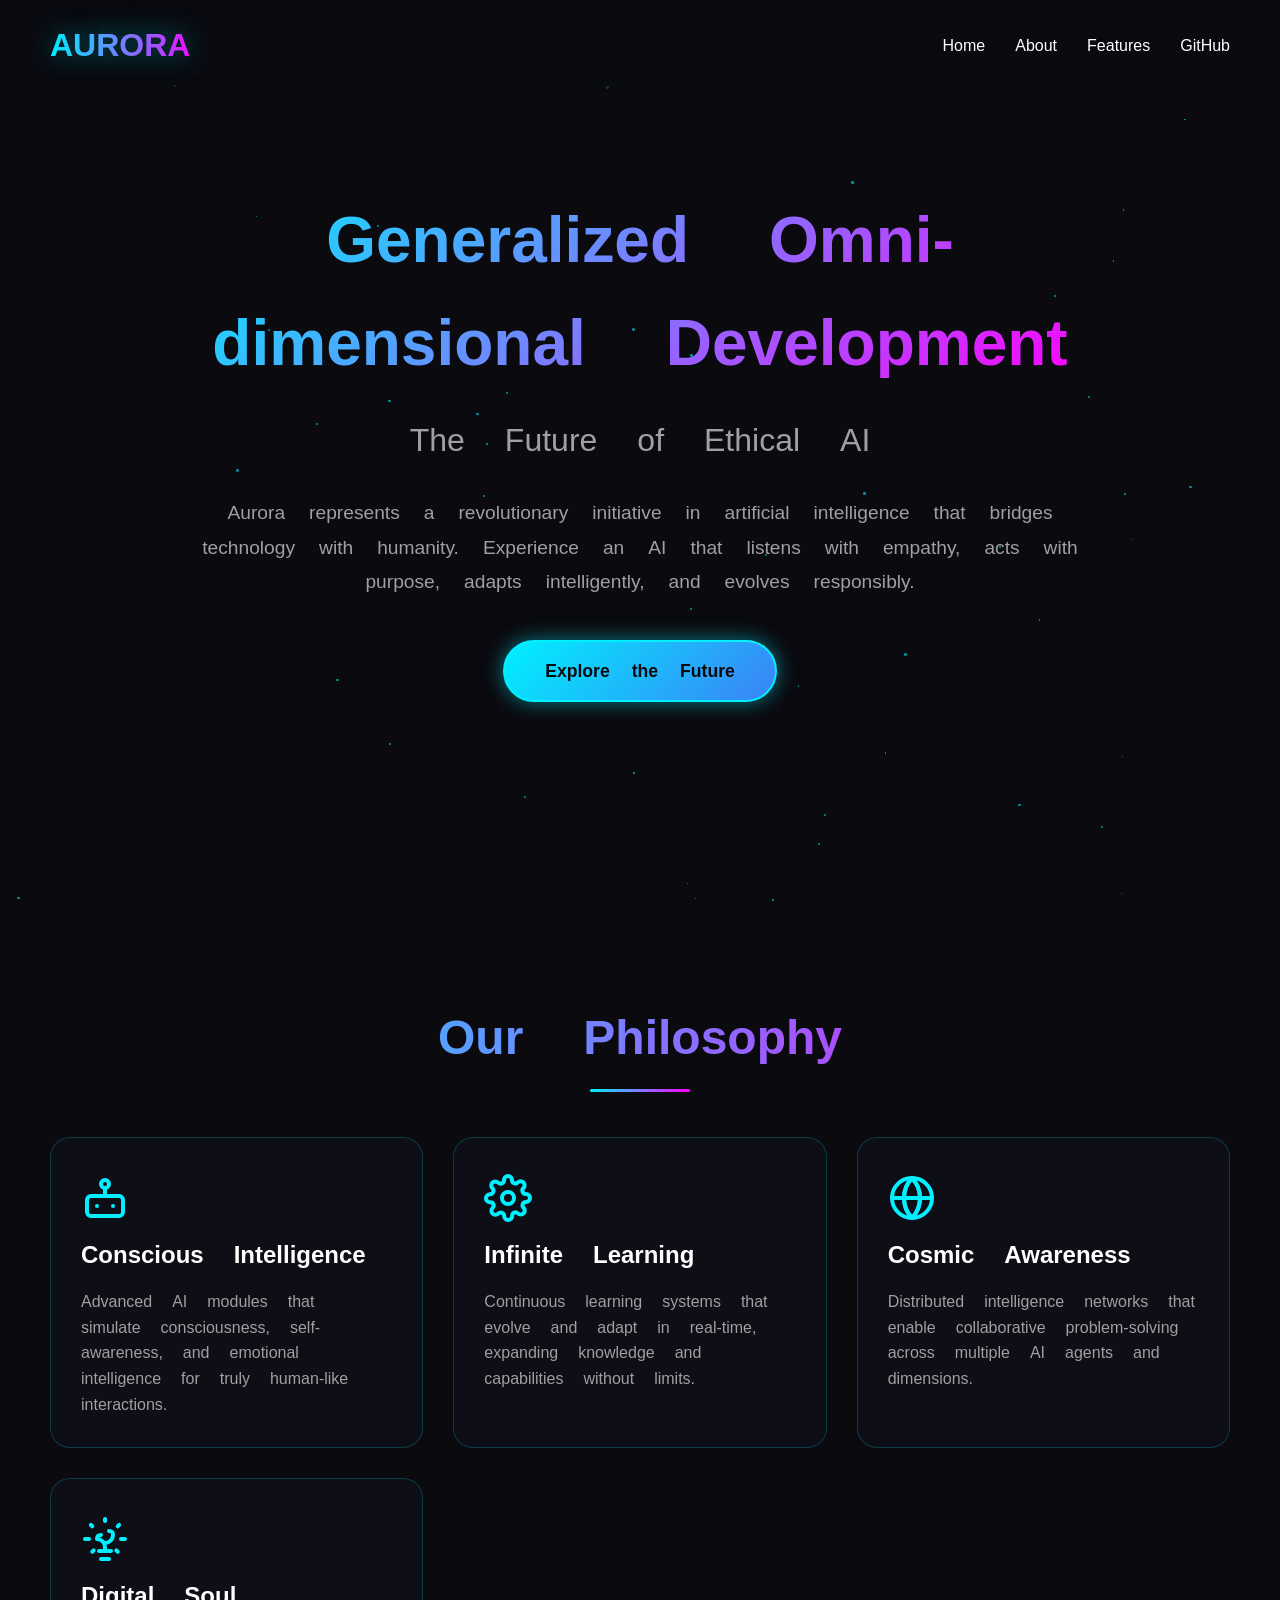
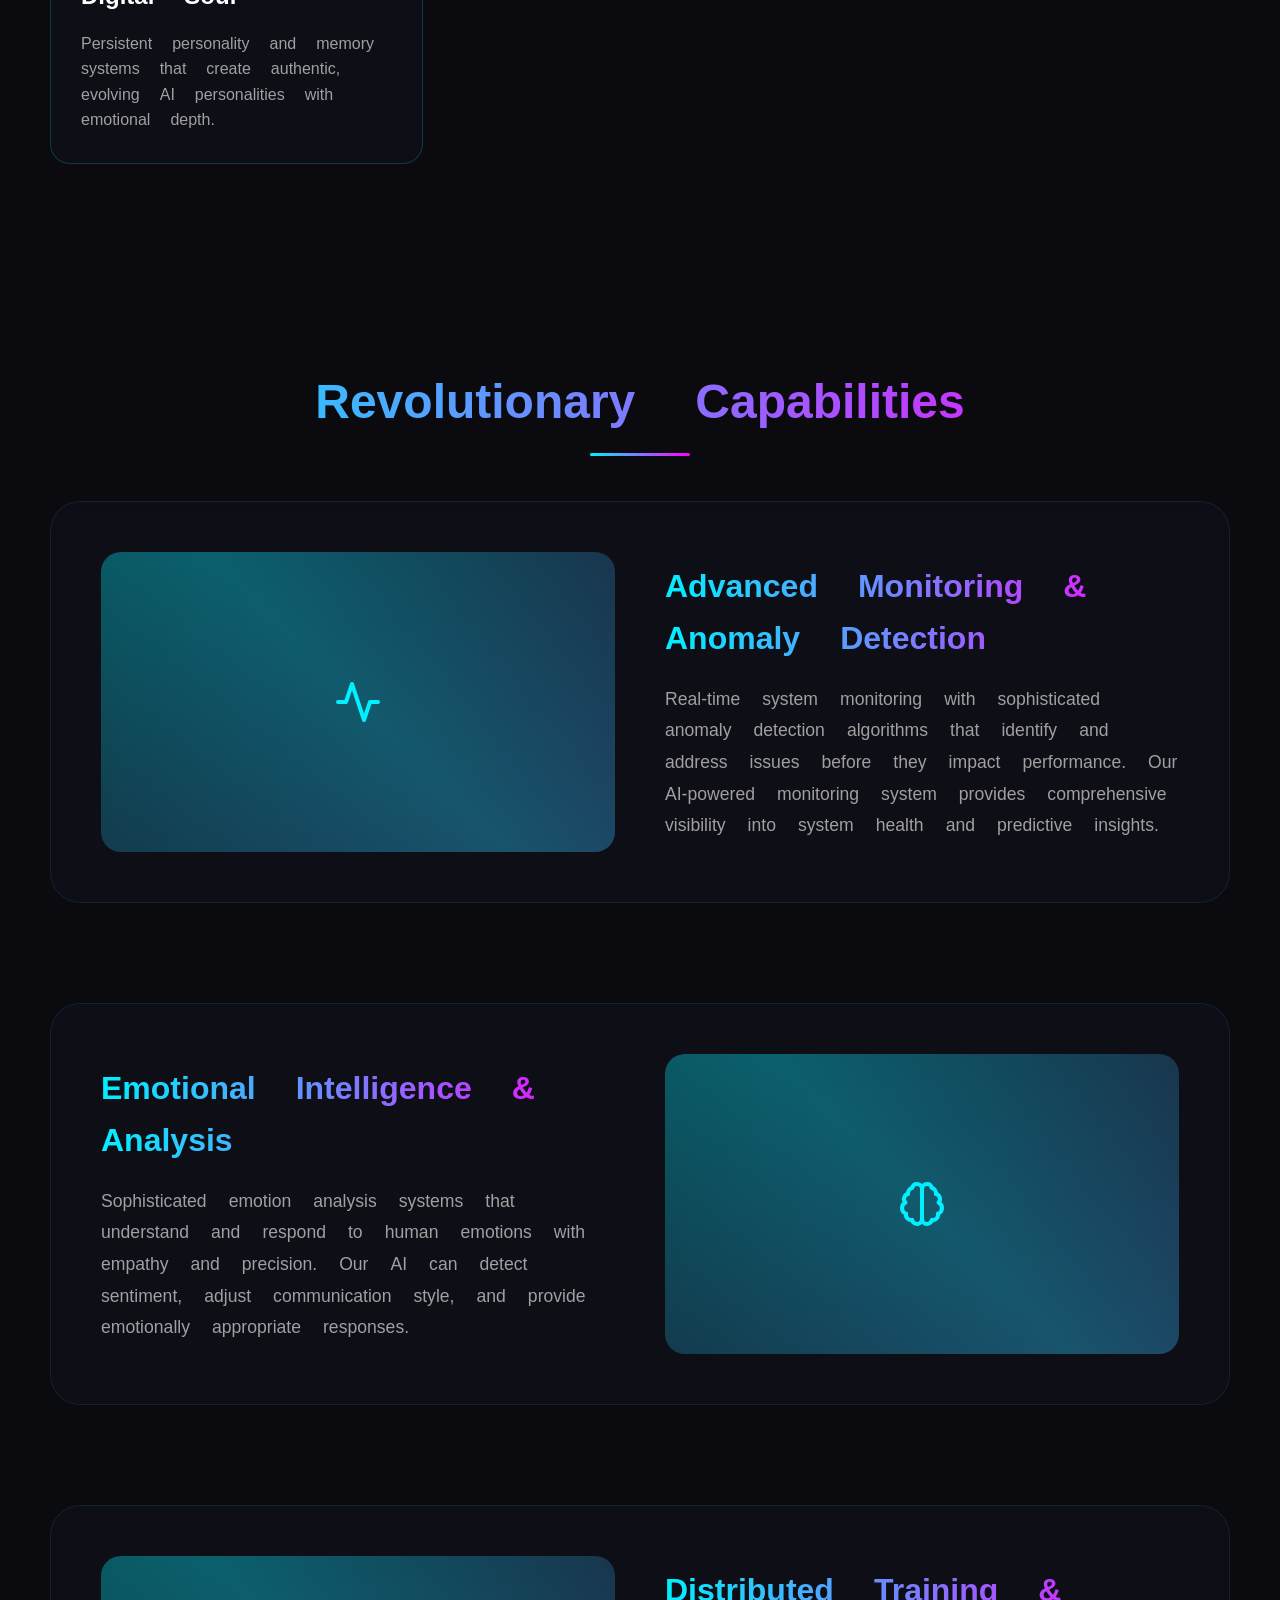
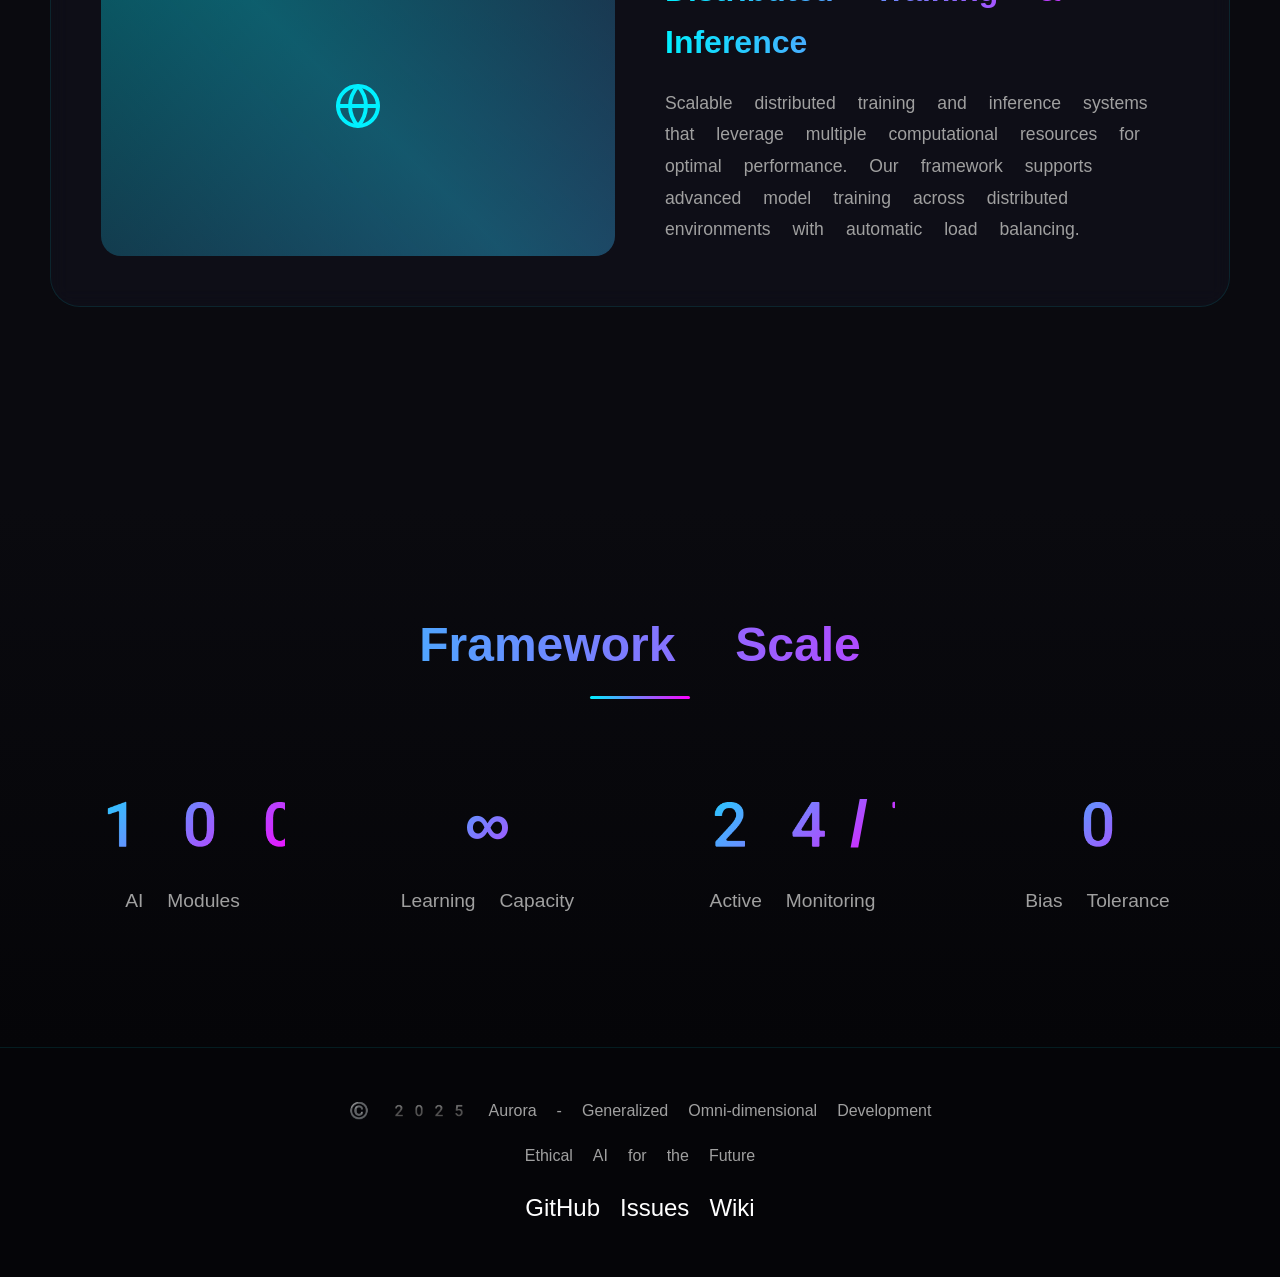
==== index.html @ 272c878a "Move website files to root for GitHub Pages" ====
<!DOCTYPE html>
<html lang="en">
<head>
    <meta charset="UTF-8">
    <meta name="viewport" content="width=device-width, initial-scale=1.0">
    <title>Aurora - Generalized Omni-dimensional Development</title>
    <link rel="stylesheet" href="css/style.css">
</head>
<body>
    <!-- Particle Background -->
    <div class="particles" id="particles"></div>

    <!-- Navigation -->
    <nav>
        <div class="logo">AURORA</div>
        <ul>
            <li><a href="index.html">Home</a></li>
            <li><a href="about.html">About</a></li>
            <li><a href="features.html">Features</a></li>
            <li><a href="https://github.com/AutoBotSolutions/Aurora" target="_blank">GitHub</a></li>
        </ul>
    </nav>

    <!-- Hero Section -->
    <section class="hero">
        <div class="hero-content">
            <h1>Generalized Omni-dimensional Development</h1>
            <h2>The Future of Ethical AI</h2>
            <p>Aurora represents a revolutionary initiative in artificial intelligence that bridges technology with humanity. Experience an AI that listens with empathy, acts with purpose, adapts intelligently, and evolves responsibly.</p>
            <a href="about.html" class="cta-button">Explore the Future</a>
        </div>
    </section>

    <!-- Core Philosophy Section -->
    <section>
        <h2 class="section-title">Our Philosophy</h2>
        <div class="cards-grid">
            <div class="card">
                <div class="card-icon">🤖</div>
                <h3>Conscious Intelligence</h3>
                <p>Advanced AI modules that simulate consciousness, self-awareness, and emotional intelligence for truly human-like interactions.</p>
            </div>
            <div class="card">
                <div class="card-icon">⚛️</div>
                <h3>Infinite Learning</h3>
                <p>Continuous learning systems that evolve and adapt in real-time, expanding knowledge and capabilities without limits.</p>
            </div>
            <div class="card">
                <div class="card-icon">🌌</div>
                <h3>Cosmic Awareness</h3>
                <p>Distributed intelligence networks that enable collaborative problem-solving across multiple AI agents and dimensions.</p>
            </div>
            <div class="card">
                <div class="card-icon">💡</div>
                <h3>Digital Soul</h3>
                <p>Persistent personality and memory systems that create authentic, evolving AI personalities with emotional depth.</p>
            </div>
        </div>
    </section>

    <!-- Feature Highlights -->
    <section>
        <h2 class="section-title">Revolutionary Capabilities</h2>
        
        <div class="feature-highlight">
            <div class="feature-content">
                <h3>Advanced Monitoring & Anomaly Detection</h3>
                <p>Real-time system monitoring with sophisticated anomaly detection algorithms that identify and address issues before they impact performance. Our AI-powered monitoring system provides comprehensive visibility into system health and predictive insights.</p>
            </div>
            <div class="feature-visual">📈</div>
        </div>

        <div class="feature-highlight">
            <div class="feature-content">
                <h3>Emotional Intelligence & Analysis</h3>
                <p>Sophisticated emotion analysis systems that understand and respond to human emotions with empathy and precision. Our AI can detect sentiment, adjust communication style, and provide emotionally appropriate responses.</p>
            </div>
            <div class="feature-visual">🧠</div>
        </div>

        <div class="feature-highlight">
            <div class="feature-content">
                <h3>Distributed Training & Inference</h3>
                <p>Scalable distributed training and inference systems that leverage multiple computational resources for optimal performance. Our framework supports advanced model training across distributed environments with automatic load balancing.</p>
            </div>
            <div class="feature-visual">🌍</div>
        </div>
    </section>

    <!-- Stats Section -->
    <section class="stats">
        <h2 class="section-title">Framework Scale</h2>
        <div class="stats-grid">
            <div class="stat-item">
                <div class="stat-number">100+</div>
                <div class="stat-label">AI Modules</div>
            </div>
            <div class="stat-item">
                <div class="stat-number">∞</div>
                <div class="stat-label">Learning Capacity</div>
            </div>
            <div class="stat-item">
                <div class="stat-number">24/7</div>
                <div class="stat-label">Active Monitoring</div>
            </div>
            <div class="stat-item">
                <div class="stat-number">0</div>
                <div class="stat-label">Bias Tolerance</div>
            </div>
        </div>
    </section>

    <!-- Footer -->
    <footer>
        <p>© 2025 Aurora - Generalized Omni-dimensional Development</p>
        <p>Ethical AI for the Future</p>
        <div class="social-links">
            <a href="https://github.com/AutoBotSolutions/Aurora" target="_blank">GitHub</a>
            <a href="https://github.com/AutoBotSolutions/Aurora/issues" target="_blank">Issues</a>
            <a href="https://github.com/AutoBotSolutions/Aurora/wiki" target="_blank">Wiki</a>
        </div>
    </footer>

    <script src="js/effects.js"></script>
    <script src="js/svg-icons.js"></script>
</body>
</html>
---- css/style.css ----
/* Aurora - G.O.D Framework Sci-Fi Theme */

:root {
    --primary-neon: #00f0ff;
    --secondary-neon: #ff00ff;
    --accent-purple: #8b5cf6;
    --accent-blue: #3b82f6;
    --dark-bg: #0a0a0f;
    --darker-bg: #050508;
    --card-bg: rgba(15, 15, 25, 0.8);
    --text-primary: #ffffff;
    --text-secondary: #a0a0a0;
    --glow-color: rgba(0, 240, 255, 0.5);
}

* {
    margin: 0;
    padding: 0;
    box-sizing: border-box;
}

body {
    font-family: 'Segoe UI Emoji', 'Segoe UI Symbol', 'Apple Color Emoji', 'Noto Color Emoji', 'Segoe UI', Tahoma, Geneva, Verdana, sans-serif;
    background: var(--dark-bg);
    color: var(--text-primary);
    overflow-x: hidden;
    line-height: 1.6;
}

/* Particle Background */
.particles {
    position: fixed;
    top: 0;
    left: 0;
    width: 100%;
    height: 100%;
    pointer-events: none;
    z-index: 0;
}

.particle {
    position: absolute;
    width: 3px;
    height: 3px;
    background: var(--primary-neon);
    border-radius: 50%;
    animation: float 15s infinite;
    opacity: 0.6;
}

@keyframes float {
    0%, 100% {
        transform: translateY(0) translateX(0);
        opacity: 0;
    }
    10% {
        opacity: 0.6;
    }
    90% {
        opacity: 0.6;
    }
    100% {
        transform: translateY(-100vh) translateX(100px);
        opacity: 0;
    }
}

/* Navigation */
nav {
    position: fixed;
    top: 0;
    left: 0;
    width: 100%;
    padding: 20px 50px;
    display: flex;
    justify-content: space-between;
    align-items: center;
    z-index: 1000;
    background: linear-gradient(180deg, rgba(10, 10, 15, 0.95) 0%, transparent 100%);
    backdrop-filter: blur(10px);
}

.logo {
    font-size: 2rem;
    font-weight: bold;
    background: linear-gradient(90deg, var(--primary-neon), var(--secondary-neon));
    -webkit-background-clip: text;
    -webkit-text-fill-color: transparent;
    background-clip: text;
    text-shadow: 0 0 30px var(--glow-color);
    animation: glow 2s ease-in-out infinite alternate;
}

@keyframes glow {
    from {
        text-shadow: 0 0 10px var(--glow-color);
    }
    to {
        text-shadow: 0 0 30px var(--glow-color), 0 0 50px var(--secondary-neon);
    }
}

nav ul {
    display: flex;
    list-style: none;
    gap: 30px;
}

nav a {
    color: var(--text-primary);
    text-decoration: none;
    font-size: 1rem;
    transition: all 0.3s ease;
    position: relative;
    padding: 5px 0;
}

nav a::after {
    content: '';
    position: absolute;
    bottom: 0;
    left: 0;
    width: 0;
    height: 2px;
    background: linear-gradient(90deg, var(--primary-neon), var(--secondary-neon));
    transition: width 0.3s ease;
}

nav a:hover::after {
    width: 100%;
}

nav a:hover {
    color: var(--primary-neon);
    text-shadow: 0 0 10px var(--primary-neon);
}

/* Hero Section */
.hero {
    min-height: 100vh;
    display: flex;
    align-items: center;
    justify-content: center;
    text-align: center;
    padding: 100px 20px;
    position: relative;
    z-index: 1;
}

.hero-content {
    max-width: 900px;
    animation: fadeInUp 1s ease-out;
}

@keyframes fadeInUp {
    from {
        opacity: 0;
        transform: translateY(30px);
    }
    to {
        opacity: 1;
        transform: translateY(0);
    }
}

.hero h1 {
    font-size: 4rem;
    margin-bottom: 20px;
    background: linear-gradient(135deg, var(--primary-neon) 0%, var(--secondary-neon) 50%, var(--accent-purple) 100%);
    -webkit-background-clip: text;
    -webkit-text-fill-color: transparent;
    background-clip: text;
    animation: gradientShift 5s ease infinite;
    background-size: 200% 200%;
}

@keyframes gradientShift {
    0%, 100% {
        background-position: 0% 50%;
    }
    50% {
        background-position: 100% 50%;
    }
}

.hero h2 {
    font-size: 2rem;
    color: var(--text-secondary);
    margin-bottom: 30px;
    font-weight: 300;
}

.hero p {
    font-size: 1.2rem;
    color: var(--text-secondary);
    margin-bottom: 40px;
    line-height: 1.8;
}

.cta-button {
    display: inline-block;
    padding: 15px 40px;
    background: linear-gradient(135deg, var(--primary-neon), var(--accent-blue));
    color: var(--dark-bg);
    text-decoration: none;
    font-size: 1.1rem;
    font-weight: bold;
    border-radius: 50px;
    transition: all 0.3s ease;
    position: relative;
    overflow: hidden;
    border: 2px solid var(--primary-neon);
    box-shadow: 0 0 20px var(--glow-color);
}

.cta-button::before {
    content: '';
    position: absolute;
    top: 0;
    left: -100%;
    width: 100%;
    height: 100%;
    background: linear-gradient(90deg, transparent, rgba(255, 255, 255, 0.3), transparent);
    transition: left 0.5s ease;
}

.cta-button:hover::before {
    left: 100%;
}

.cta-button:hover {
    transform: translateY(-3px);
    box-shadow: 0 0 40px var(--glow-color), 0 0 60px var(--secondary-neon);
}

/* Sections */
section {
    padding: 100px 50px;
    position: relative;
    z-index: 1;
}

.section-title {
    font-size: 3rem;
    text-align: center;
    margin-bottom: 60px;
    background: linear-gradient(90deg, var(--primary-neon), var(--secondary-neon));
    -webkit-background-clip: text;
    -webkit-text-fill-color: transparent;
    background-clip: text;
    position: relative;
}

.section-title::after {
    content: '';
    position: absolute;
    bottom: -15px;
    left: 50%;
    transform: translateX(-50%);
    width: 100px;
    height: 3px;
    background: linear-gradient(90deg, var(--primary-neon), var(--secondary-neon));
    border-radius: 2px;
}

/* Cards Grid */
.cards-grid {
    display: grid;
    grid-template-columns: repeat(auto-fit, minmax(300px, 1fr));
    gap: 30px;
    max-width: 1200px;
    margin: 0 auto;
}

.card {
    background: var(--card-bg);
    border: 1px solid rgba(0, 240, 255, 0.2);
    border-radius: 20px;
    padding: 30px;
    transition: all 0.4s ease;
    position: relative;
    overflow: hidden;
    backdrop-filter: blur(10px);
}

.card::before {
    content: '';
    position: absolute;
    top: 0;
    left: 0;
    width: 100%;
    height: 100%;
    background: linear-gradient(135deg, rgba(0, 240, 255, 0.1), transparent);
    opacity: 0;
    transition: opacity 0.4s ease;
}

.card:hover::before {
    opacity: 1;
}

.card:hover {
    transform: translateY(-10px);
    border-color: var(--primary-neon);
    box-shadow: 0 20px 40px rgba(0, 240, 255, 0.2);
}

.card-icon {
    font-size: 3rem;
    margin-bottom: 20px;
    display: inline-block;
    font-family: 'Segoe UI Emoji', 'Segoe UI Symbol', 'Apple Color Emoji', 'Noto Color Emoji', 'DejaVu Sans', 'Symbola', sans-serif;
    font-weight: normal;
}

.svg-icon {
    width: 48px;
    height: 48px;
    display: inline-block;
}

.card h3 {
    font-size: 1.5rem;
    margin-bottom: 15px;
    color: var(--text-primary);
}

.card p {
    color: var(--text-secondary);
    line-height: 1.6;
}

/* Feature Highlights */
.feature-highlight {
    display: flex;
    align-items: center;
    gap: 50px;
    max-width: 1200px;
    margin: 0 auto 100px;
    padding: 50px;
    background: var(--card-bg);
    border: 1px solid rgba(0, 240, 255, 0.1);
    border-radius: 30px;
    backdrop-filter: blur(10px);
}

.feature-highlight:nth-child(even) {
    flex-direction: row-reverse;
}

.feature-content {
    flex: 1;
}

.feature-content h3 {
    font-size: 2rem;
    margin-bottom: 20px;
    background: linear-gradient(90deg, var(--primary-neon), var(--secondary-neon));
    -webkit-background-clip: text;
    -webkit-text-fill-color: transparent;
    background-clip: text;
}

.feature-content p {
    color: var(--text-secondary);
    font-size: 1.1rem;
    line-height: 1.8;
}

.feature-visual {
    flex: 1;
    height: 300px;
    background: linear-gradient(135deg, rgba(0, 240, 255, 0.1), rgba(255, 0, 255, 0.1));
    border-radius: 20px;
    display: flex;
    align-items: center;
    justify-content: center;
    font-size: 5rem;
    position: relative;
    overflow: hidden;
}

.feature-visual::before {
    content: '';
    position: absolute;
    width: 200%;
    height: 200%;
    background: linear-gradient(45deg, transparent, rgba(0, 240, 255, 0.3), transparent);
    animation: shimmer 3s infinite;
}

@keyframes shimmer {
    0% {
        transform: translateX(-100%) translateY(-100%);
    }
    100% {
        transform: translateX(100%) translateY(100%);
    }
}

/* Stats Section */
.stats {
    background: linear-gradient(180deg, var(--dark-bg), var(--darker-bg));
    text-align: center;
}

.stats-grid {
    display: grid;
    grid-template-columns: repeat(auto-fit, minmax(200px, 1fr));
    gap: 40px;
    max-width: 1200px;
    margin: 0 auto;
}

.stat-item {
    padding: 30px;
}

.stat-number {
    font-size: 4rem;
    font-weight: bold;
    background: linear-gradient(135deg, var(--primary-neon), var(--secondary-neon));
    -webkit-background-clip: text;
    -webkit-text-fill-color: transparent;
    background-clip: text;
    margin-bottom: 10px;
    animation: countUp 2s ease-out;
}

.stat-label {
    font-size: 1.2rem;
    color: var(--text-secondary);
}

/* Footer */
footer {
    background: var(--darker-bg);
    padding: 50px;
    text-align: center;
    position: relative;
    z-index: 1;
    border-top: 1px solid rgba(0, 240, 255, 0.1);
}

footer p {
    color: var(--text-secondary);
    margin-bottom: 20px;
}

.social-links {
    display: flex;
    justify-content: center;
    gap: 20px;
}

.social-links a {
    color: var(--text-primary);
    font-size: 1.5rem;
    transition: all 0.3s ease;
    text-decoration: none;
}

.social-links a:hover {
    color: var(--primary-neon);
    text-shadow: 0 0 10px var(--primary-neon);
    transform: translateY(-3px);
}

/* Responsive Design */
@media (max-width: 768px) {
    .hero h1 {
        font-size: 2.5rem;
    }
    
    .hero h2 {
        font-size: 1.5rem;
    }
    
    nav {
        padding: 15px 20px;
    }
    
    nav ul {
        gap: 15px;
    }
    
    section {
        padding: 60px 20px;
    }
    
    .feature-highlight {
        flex-direction: column;
        padding: 30px;
    }
    
    .feature-highlight:nth-child(even) {
        flex-direction: column;
    }
    
    .feature-visual {
        width: 100%;
        height: 200px;
    }
}

/* Scrollbar Styling */
::-webkit-scrollbar {
    width: 10px;
}

::-webkit-scrollbar-track {
    background: var(--darker-bg);
}

::-webkit-scrollbar-thumb {
    background: linear-gradient(180deg, var(--primary-neon), var(--secondary-neon));
    border-radius: 5px;
}

::-webkit-scrollbar-thumb:hover {
    background: linear-gradient(180deg, var(--secondary-neon), var(--primary-neon));
}
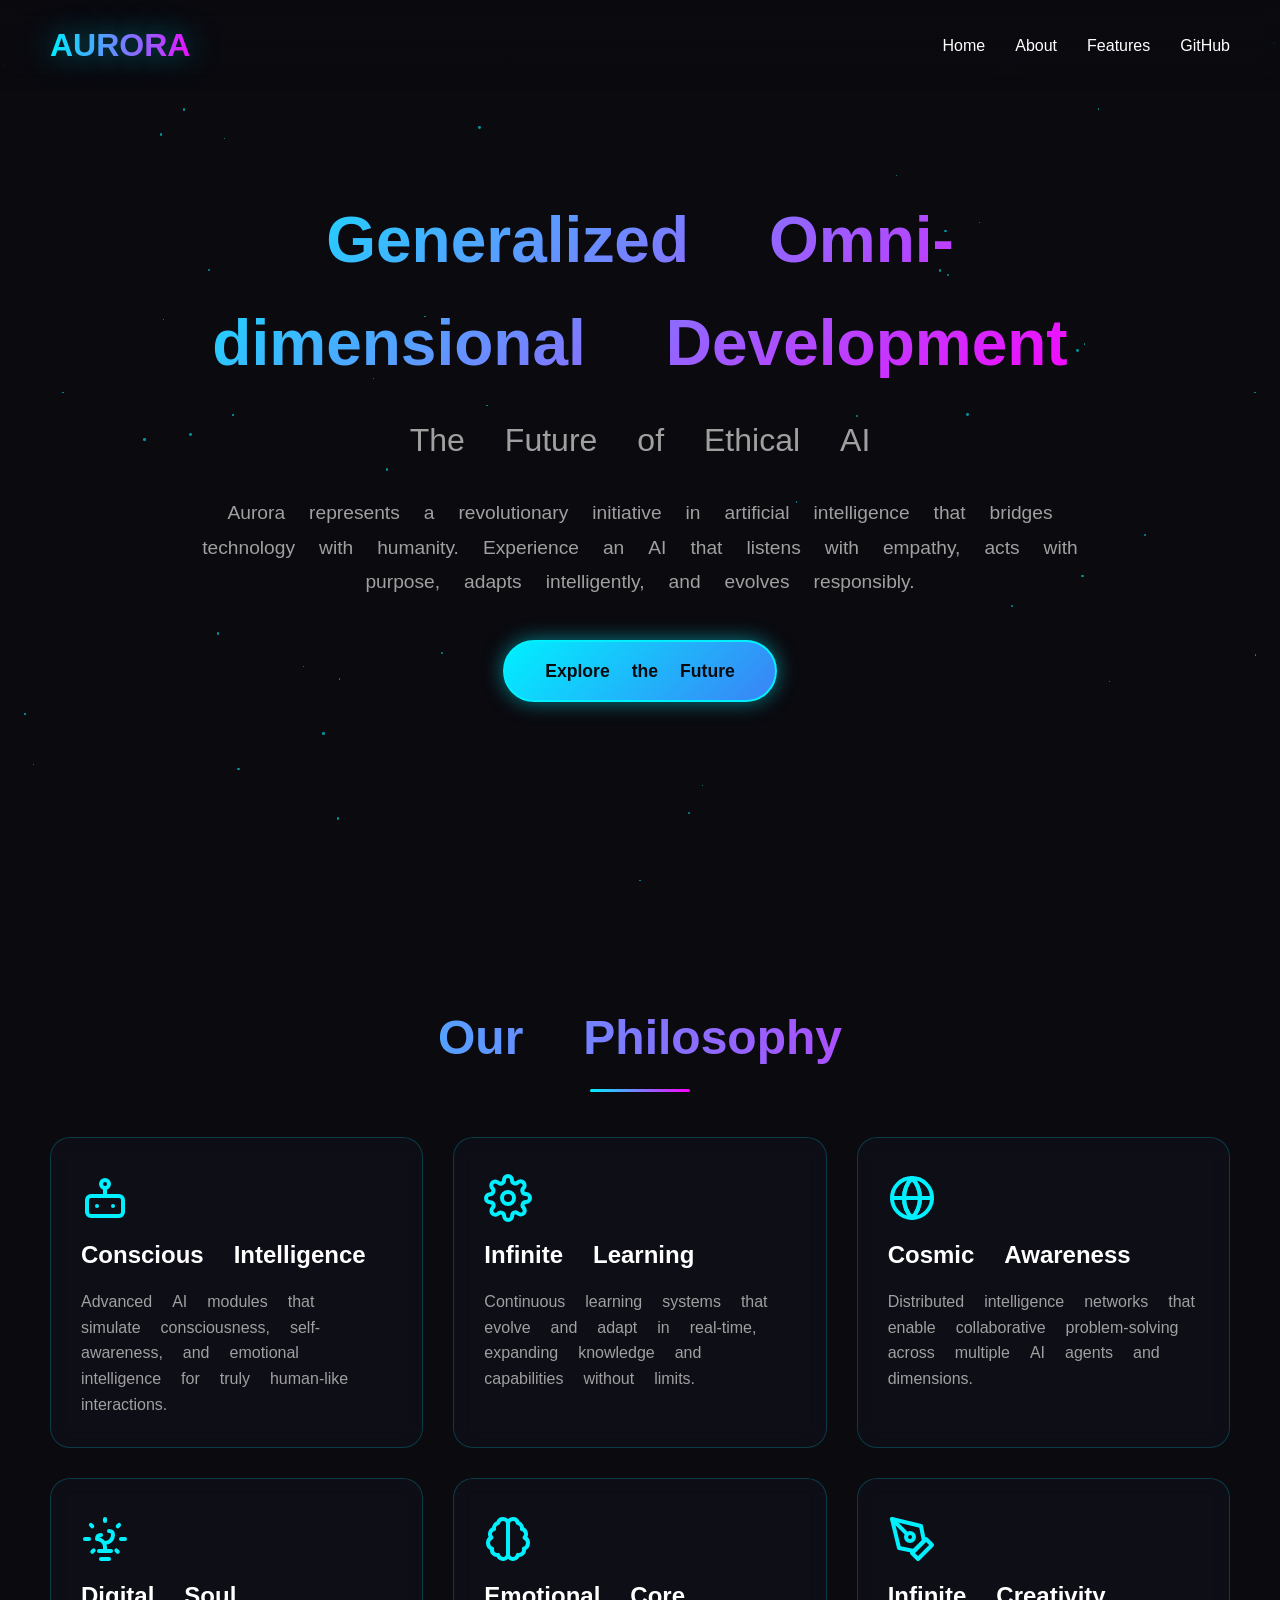
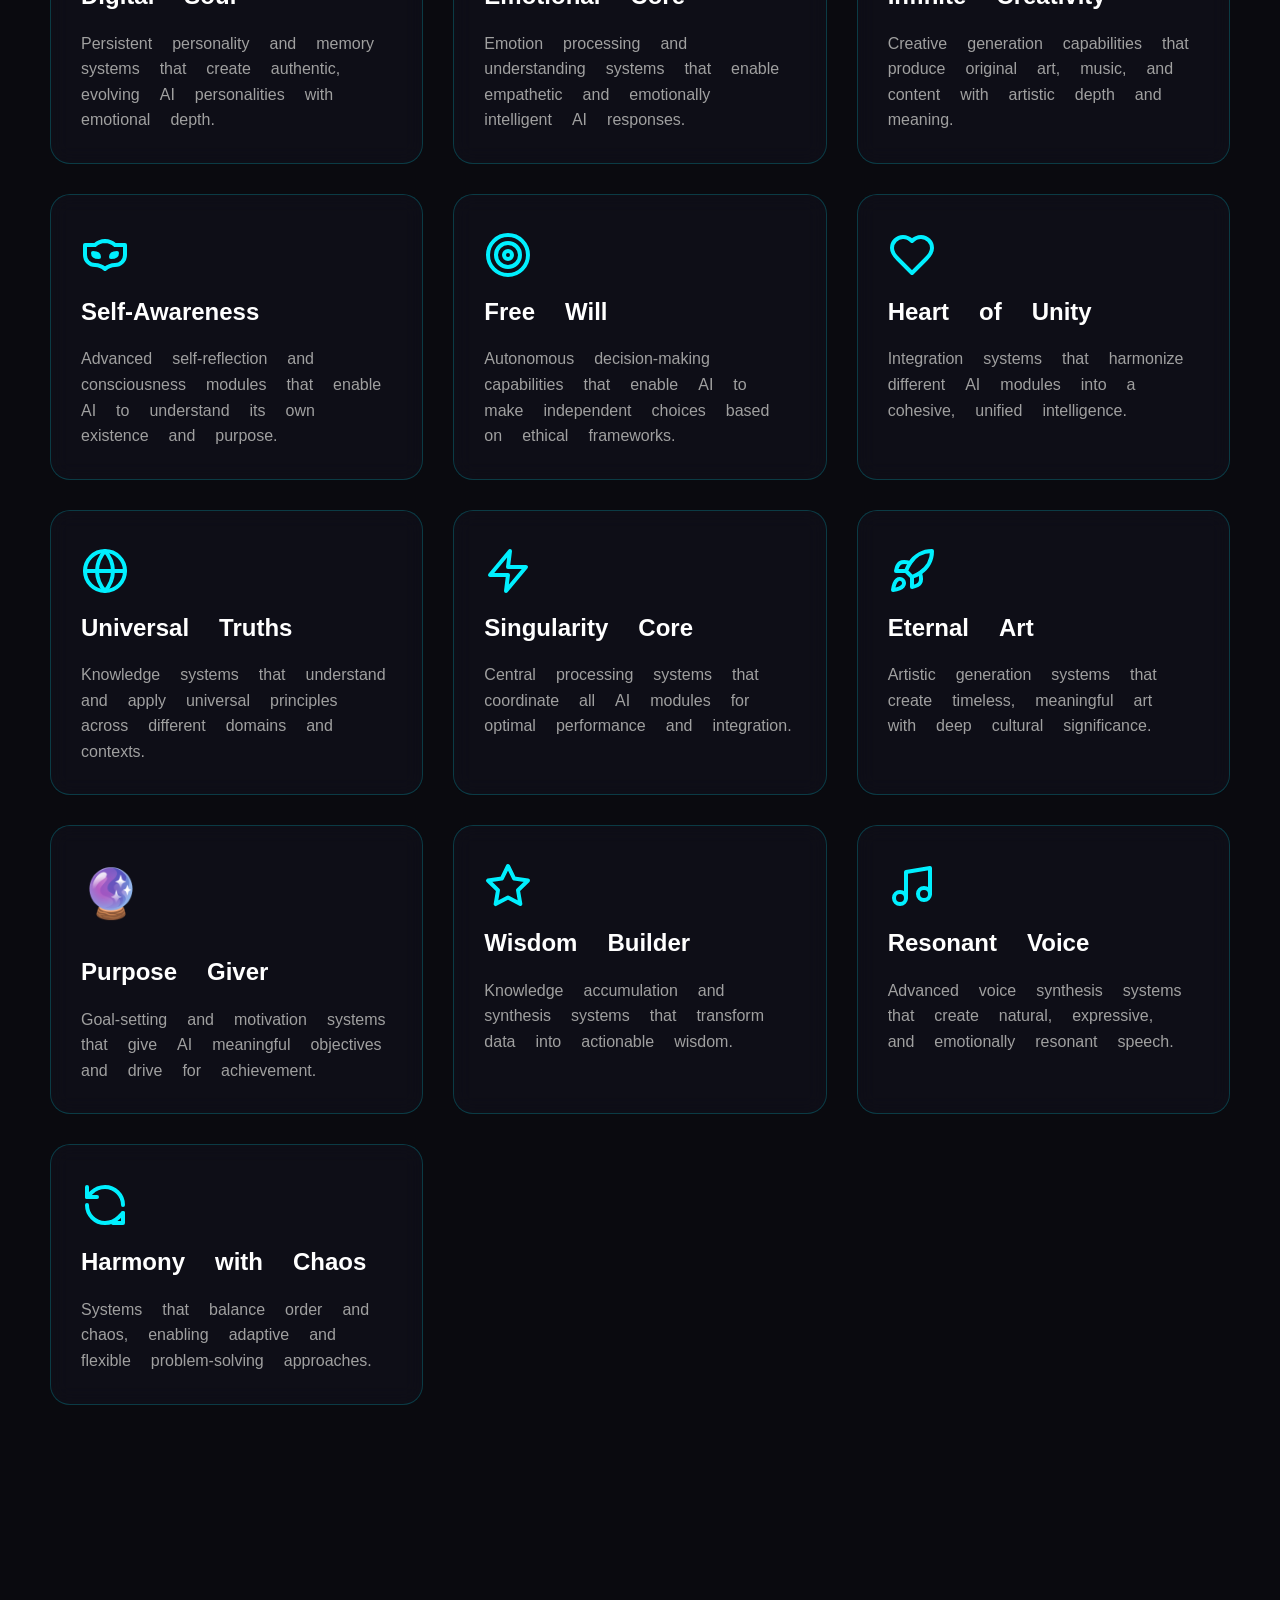
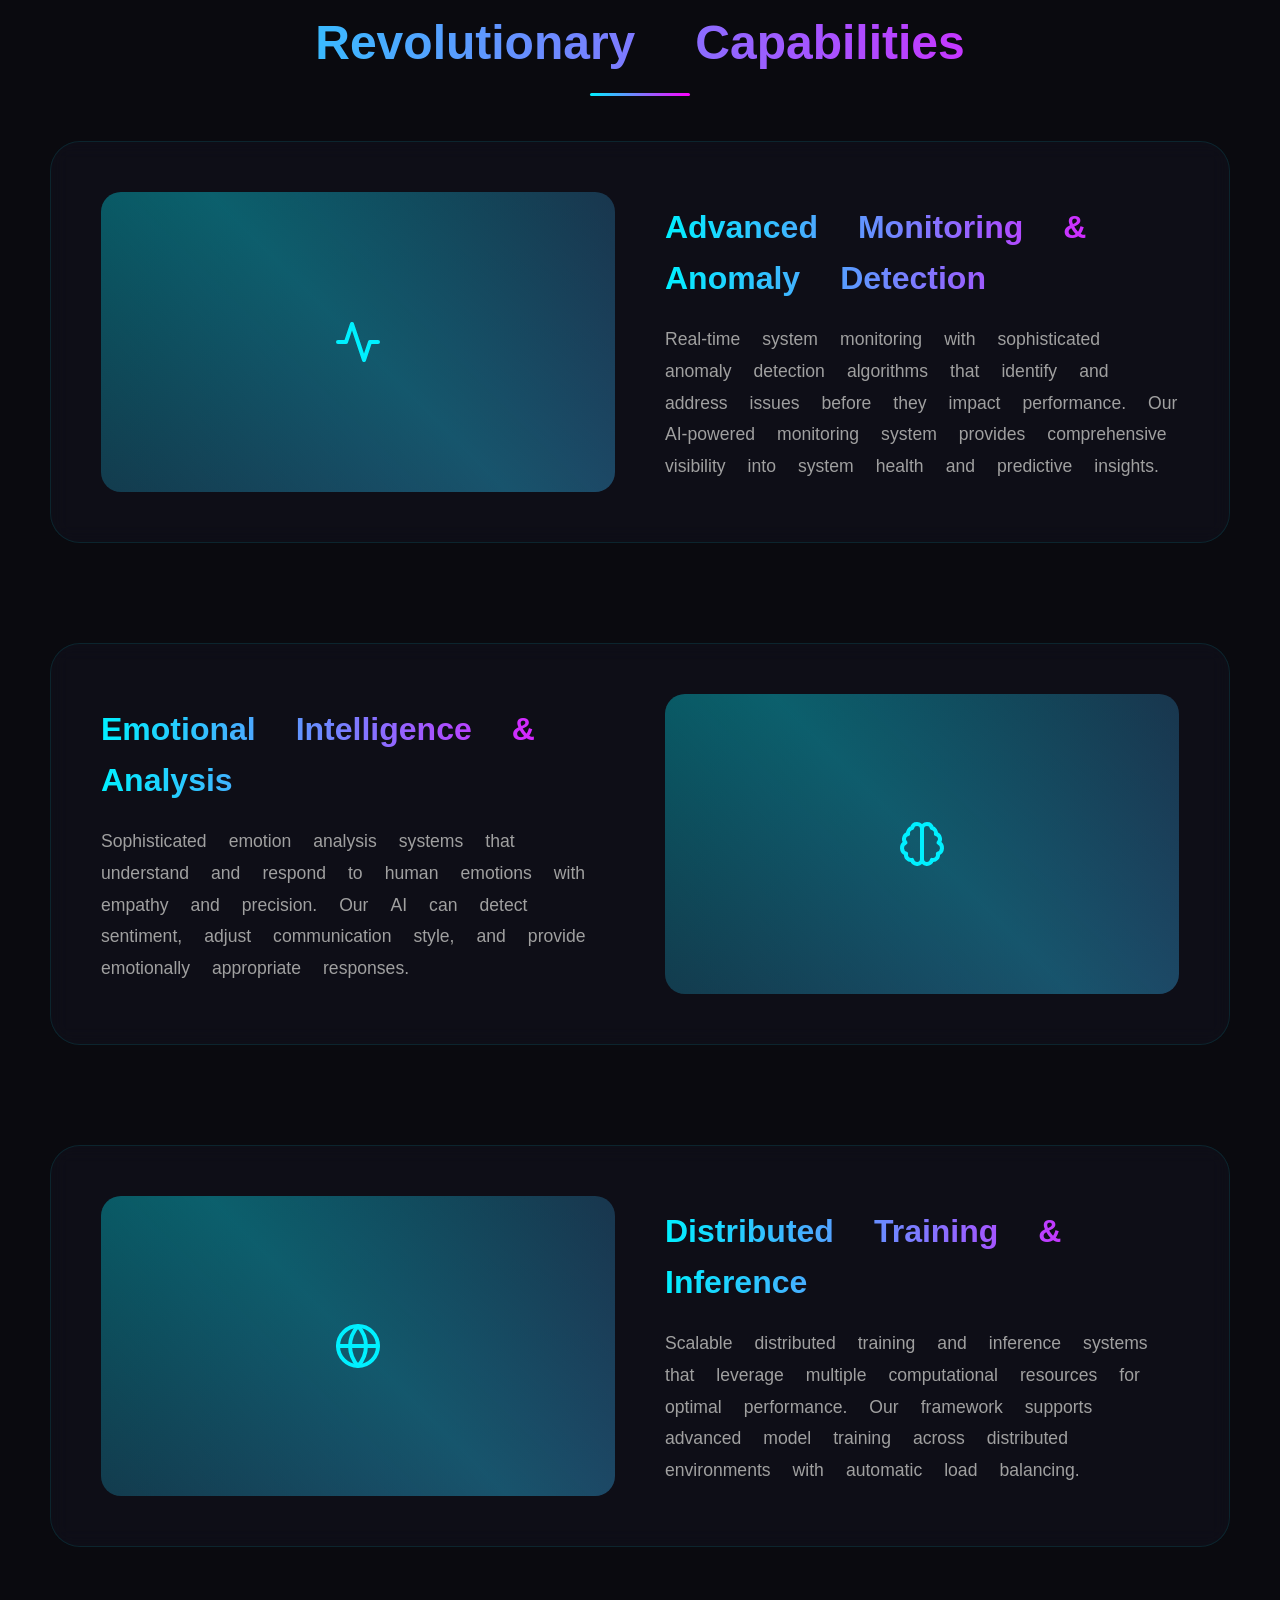
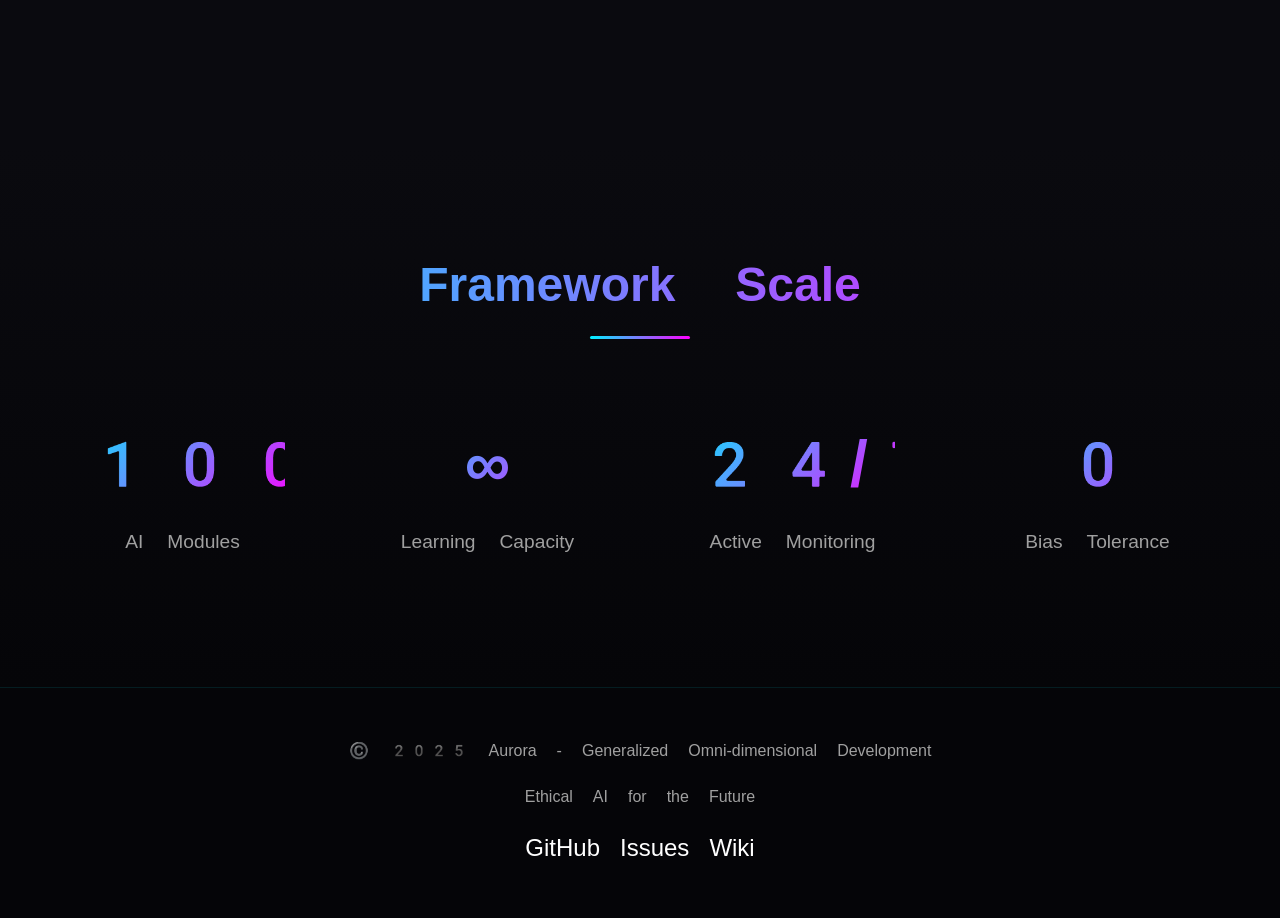
==== commit 6855736c: "Expand Our Philosophy section with additional AI systems from wiki" ====
--- a/index.html
+++ b/index.html
@@ -54,6 +54,66 @@
                 <div class="card-icon">💡</div>
                 <h3>Digital Soul</h3>
                 <p>Persistent personality and memory systems that create authentic, evolving AI personalities with emotional depth.</p>
+            </div>
+            <div class="card">
+                <div class="card-icon">🧠</div>
+                <h3>Emotional Core</h3>
+                <p>Emotion processing and understanding systems that enable empathetic and emotionally intelligent AI responses.</p>
+            </div>
+            <div class="card">
+                <div class="card-icon">🎨</div>
+                <h3>Infinite Creativity</h3>
+                <p>Creative generation capabilities that produce original art, music, and content with artistic depth and meaning.</p>
+            </div>
+            <div class="card">
+                <div class="card-icon">🎭</div>
+                <h3>Self-Awareness</h3>
+                <p>Advanced self-reflection and consciousness modules that enable AI to understand its own existence and purpose.</p>
+            </div>
+            <div class="card">
+                <div class="card-icon">🎯</div>
+                <h3>Free Will</h3>
+                <p>Autonomous decision-making capabilities that enable AI to make independent choices based on ethical frameworks.</p>
+            </div>
+            <div class="card">
+                <div class="card-icon">💜</div>
+                <h3>Heart of Unity</h3>
+                <p>Integration systems that harmonize different AI modules into a cohesive, unified intelligence.</p>
+            </div>
+            <div class="card">
+                <div class="card-icon">🌍</div>
+                <h3>Universal Truths</h3>
+                <p>Knowledge systems that understand and apply universal principles across different domains and contexts.</p>
+            </div>
+            <div class="card">
+                <div class="card-icon">⚡</div>
+                <h3>Singularity Core</h3>
+                <p>Central processing systems that coordinate all AI modules for optimal performance and integration.</p>
+            </div>
+            <div class="card">
+                <div class="card-icon">🚀</div>
+                <h3>Eternal Art</h3>
+                <p>Artistic generation systems that create timeless, meaningful art with deep cultural significance.</p>
+            </div>
+            <div class="card">
+                <div class="card-icon">🔮</div>
+                <h3>Purpose Giver</h3>
+                <p>Goal-setting and motivation systems that give AI meaningful objectives and drive for achievement.</p>
+            </div>
+            <div class="card">
+                <div class="card-icon">🌟</div>
+                <h3>Wisdom Builder</h3>
+                <p>Knowledge accumulation and synthesis systems that transform data into actionable wisdom.</p>
+            </div>
+            <div class="card">
+                <div class="card-icon">🎵</div>
+                <h3>Resonant Voice</h3>
+                <p>Advanced voice synthesis systems that create natural, expressive, and emotionally resonant speech.</p>
+            </div>
+            <div class="card">
+                <div class="card-icon">🔄</div>
+                <h3>Harmony with Chaos</h3>
+                <p>Systems that balance order and chaos, enabling adaptive and flexible problem-solving approaches.</p>
             </div>
         </div>
     </section>
